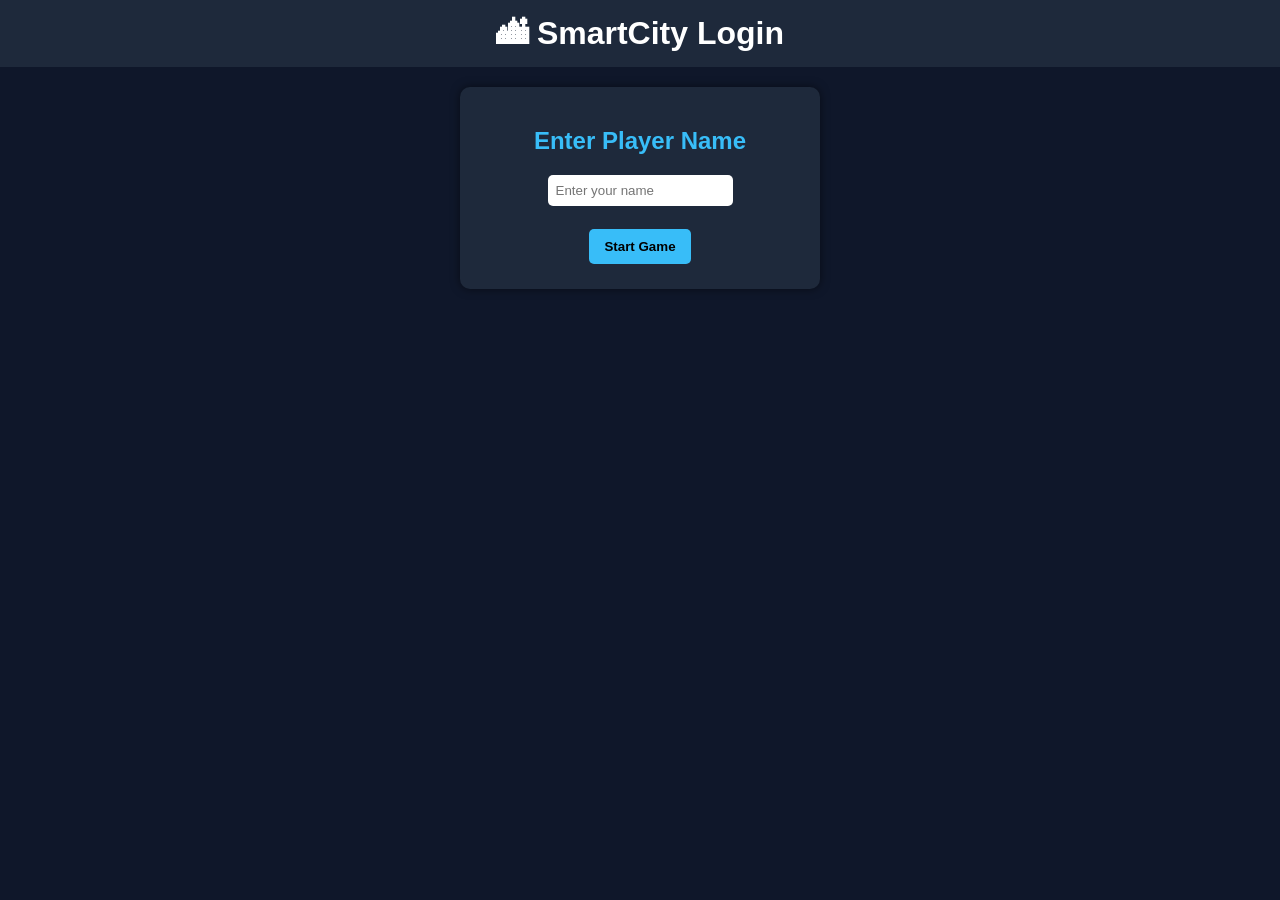
==== login.html @ 24cc6d51 "Added login page and virtual identity using localStorage" ====
<!DOCTYPE html>
<html>
<head>
<title>SmartCity Login</title>
<link rel="stylesheet" href="style.css">
</head>

<body>

<h1>🏙 SmartCity Login</h1>

<div class="dashboard">

<h2>Enter Player Name</h2>

<input type="text" id="playerName" placeholder="Enter your name">

<br><br>

<button onclick="login()">Start Game</button>

</div>

<script>

function login(){

let name = document.getElementById("playerName").value;

if(name === ""){
alert("Please enter your name");
return;
}

localStorage.setItem("playerName", name);

window.location.href = "index.html";

}

</script>

</body>
</html>
---- style.css ----
body{
font-family: Arial, sans-serif;
background-color: #0f172a;
color: white;
text-align: center;
margin: 0;
padding: 0;
}

h1{
background-color: #1e293b;
padding: 15px;
margin: 0;
}

h2{
color: #38bdf8;
}

button{
padding: 10px 15px;
margin: 5px;
border: none;
background-color: #38bdf8;
color: black;
font-weight: bold;
border-radius: 5px;
cursor: pointer;
}

button:hover{
background-color: #0ea5e9;
}

input{
padding: 8px;
border-radius: 5px;
border: none;
}

#progressBar{
background-color: #22c55e;
height: 25px;
width: 0%;
}

.progress-container{
width: 300px;
background-color: #334155;
margin: auto;
}

.dashboard{
background-color:#1e293b;
padding:20px;
margin:20px auto;
width:320px;
border-radius:10px;
box-shadow:0 0 10px rgba(0,0,0,0.5);
}
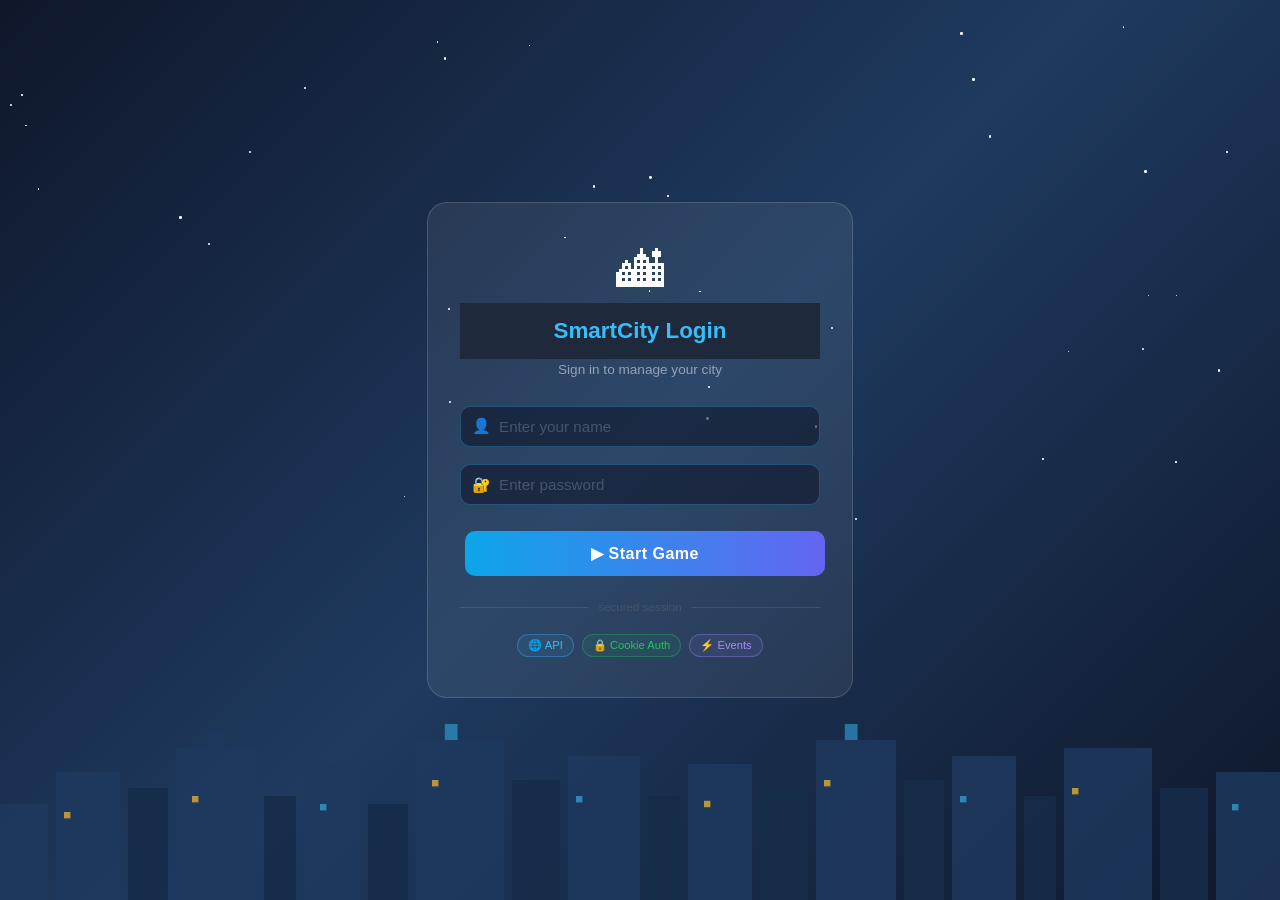
==== commit ec33ed94: "Add cookie auth, session management, colourful login, improved game" ====
--- a/login.html
+++ b/login.html
@@ -1,44 +1,283 @@
 <!DOCTYPE html>
 <html>
+
 <head>
-<title>SmartCity Login</title>
-<link rel="stylesheet" href="style.css">
+    <title>SmartCity Login</title>
+    <link rel="stylesheet" href="style.css">
+    <style>
+        body {
+            margin: 0;
+            padding: 0;
+            min-height: 100vh;
+            background: linear-gradient(135deg, #0f172a 0%, #1e3a5f 50%, #0f172a 100%);
+            display: flex;
+            align-items: center;
+            justify-content: center;
+            font-family: Arial, sans-serif;
+            overflow: hidden;
+        }
+
+        .star {
+            position: fixed;
+            background: white;
+            border-radius: 50%;
+            animation: twinkle 2s infinite alternate;
+        }
+        @keyframes twinkle {
+            from { opacity: 0.2; }
+            to   { opacity: 1; }
+        }
+
+        .skyline {
+            position: fixed;
+            bottom: 0;
+            left: 0;
+            width: 100%;
+            pointer-events: none;
+        }
+
+        .login-card {
+            background: rgba(255, 255, 255, 0.07);
+            border: 1px solid rgba(255, 255, 255, 0.15);
+            border-radius: 20px;
+            padding: 2.5rem 2rem;
+            width: 100%;
+            max-width: 360px;
+            position: relative;
+            z-index: 10;
+            text-align: center;
+        }
+
+        .logo { font-size: 3rem; margin-bottom: 0.3rem; }
+
+        .login-card h1 {
+            font-size: 1.4rem;
+            font-weight: 700;
+            color: #38bdf8;
+            margin: 0 0 0.2rem;
+        }
+
+        .login-card p.subtitle {
+            font-size: 0.85rem;
+            color: #94a3b8;
+            margin: 0 0 1.8rem;
+        }
+
+        .input-wrap {
+            position: relative;
+            margin-bottom: 1.1rem;
+            text-align: left;
+        }
+
+        .input-icon {
+            position: absolute;
+            left: 12px;
+            top: 50%;
+            transform: translateY(-50%);
+            font-size: 15px;
+        }
+
+        .input-wrap input {
+            width: 100%;
+            padding: 11px 12px 11px 38px;
+            border-radius: 10px;
+            border: 1.5px solid rgba(56, 189, 248, 0.3);
+            background: rgba(15, 23, 42, 0.6);
+            color: white;
+            font-size: 0.95rem;
+            outline: none;
+            box-sizing: border-box;
+            transition: border-color 0.2s;
+        }
+
+        .input-wrap input:focus {
+            border-color: #38bdf8;
+            background: rgba(15, 23, 42, 0.9);
+        }
+
+        .input-wrap input::placeholder { color: #475569; }
+
+        .btn-start {
+            width: 100%;
+            padding: 13px;
+            border: none;
+            border-radius: 10px;
+            background: linear-gradient(90deg, #0ea5e9, #6366f1);
+            color: white;
+            font-size: 1rem;
+            font-weight: 700;
+            cursor: pointer;
+            margin-top: 0.5rem;
+            letter-spacing: 0.5px;
+            transition: opacity 0.2s;
+        }
+        .btn-start:hover { opacity: 0.88; }
+
+        .divider {
+            display: flex;
+            align-items: center;
+            gap: 10px;
+            margin: 1.3rem 0;
+        }
+        .divider-line { flex: 1; height: 1px; background: rgba(255,255,255,0.1); }
+        .divider-text { font-size: 0.72rem; color: #475569; }
+
+        .badges { display: flex; justify-content: center; gap: 8px; flex-wrap: wrap; }
+        .badge {
+            font-size: 0.7rem;
+            padding: 4px 10px;
+            border-radius: 20px;
+            border: 1px solid;
+        }
+        .badge-blue   { color: #38bdf8; border-color: rgba(56,189,248,0.35);  background: rgba(56,189,248,0.08); }
+        .badge-green  { color: #22c55e; border-color: rgba(34,197,94,0.35);   background: rgba(34,197,94,0.08); }
+        .badge-purple { color: #a78bfa; border-color: rgba(167,139,250,0.35); background: rgba(167,139,250,0.08); }
+
+        #errorMsg {
+            color: #ef4444;
+            font-size: 0.85rem;
+            margin: 0.5rem 0 0;
+            display: none;
+        }
+    </style>
 </head>
 
 <body>
 
-<h1>🏙 SmartCity Login</h1>
-
-<div class="dashboard">
-
-<h2>Enter Player Name</h2>
-
-<input type="text" id="playerName" placeholder="Enter your name">
-
-<br><br>
-
-<button onclick="login()">Start Game</button>
-
-</div>
-
-<script>
-
-function login(){
-
-let name = document.getElementById("playerName").value;
-
-if(name === ""){
-alert("Please enter your name");
-return;
-}
-
-localStorage.setItem("playerName", name);
-
-window.location.href = "index.html";
-
-}
-
-</script>
+    <svg class="skyline" viewBox="0 0 800 120"
+         xmlns="http://www.w3.org/2000/svg" preserveAspectRatio="none">
+        <rect x="0"   y="60" width="30"  height="60"  fill="#1e3a5f" opacity="0.8"/>
+        <rect x="35"  y="40" width="40"  height="80"  fill="#1e3a5f" opacity="0.8"/>
+        <rect x="80"  y="50" width="25"  height="70"  fill="#162d4a" opacity="0.9"/>
+        <rect x="110" y="25" width="50"  height="95"  fill="#1e3a5f" opacity="0.8"/>
+        <rect x="130" y="15" width="10"  height="10"  fill="#1e3a5f" opacity="0.8"/>
+        <rect x="165" y="55" width="20"  height="65"  fill="#162d4a" opacity="0.9"/>
+        <rect x="190" y="35" width="35"  height="85"  fill="#1e3a5f" opacity="0.8"/>
+        <rect x="230" y="60" width="25"  height="60"  fill="#162d4a" opacity="0.9"/>
+        <rect x="260" y="20" width="55"  height="100" fill="#1e3a5f" opacity="0.8"/>
+        <rect x="278" y="10" width="8"   height="10"  fill="#38bdf8" opacity="0.5"/>
+        <rect x="320" y="45" width="30"  height="75"  fill="#162d4a" opacity="0.9"/>
+        <rect x="355" y="30" width="45"  height="90"  fill="#1e3a5f" opacity="0.8"/>
+        <rect x="405" y="55" width="20"  height="65"  fill="#162d4a" opacity="0.9"/>
+        <rect x="430" y="35" width="40"  height="85"  fill="#1e3a5f" opacity="0.8"/>
+        <rect x="475" y="50" width="30"  height="70"  fill="#162d4a" opacity="0.9"/>
+        <rect x="510" y="20" width="50"  height="100" fill="#1e3a5f" opacity="0.8"/>
+        <rect x="528" y="10" width="8"   height="10"  fill="#38bdf8" opacity="0.5"/>
+        <rect x="565" y="45" width="25"  height="75"  fill="#162d4a" opacity="0.9"/>
+        <rect x="595" y="30" width="40"  height="90"  fill="#1e3a5f" opacity="0.8"/>
+        <rect x="640" y="55" width="20"  height="65"  fill="#162d4a" opacity="0.9"/>
+        <rect x="665" y="25" width="55"  height="95"  fill="#1e3a5f" opacity="0.8"/>
+        <rect x="725" y="50" width="30"  height="70"  fill="#162d4a" opacity="0.9"/>
+        <rect x="760" y="40" width="40"  height="80"  fill="#1e3a5f" opacity="0.8"/>
+        <rect x="40"  y="65" width="4" height="4" fill="#fbbf24" opacity="0.7"/>
+        <rect x="120" y="55" width="4" height="4" fill="#fbbf24" opacity="0.7"/>
+        <rect x="200" y="60" width="4" height="4" fill="#38bdf8" opacity="0.6"/>
+        <rect x="270" y="45" width="4" height="4" fill="#fbbf24" opacity="0.7"/>
+        <rect x="360" y="55" width="4" height="4" fill="#38bdf8" opacity="0.6"/>
+        <rect x="440" y="58" width="4" height="4" fill="#fbbf24" opacity="0.7"/>
+        <rect x="515" y="45" width="4" height="4" fill="#fbbf24" opacity="0.7"/>
+        <rect x="600" y="55" width="4" height="4" fill="#38bdf8" opacity="0.6"/>
+        <rect x="670" y="50" width="4" height="4" fill="#fbbf24" opacity="0.7"/>
+        <rect x="770" y="60" width="4" height="4" fill="#38bdf8" opacity="0.6"/>
+    </svg>
+
+    <div class="login-card">
+
+        <div class="logo">🏙</div>
+        <h1>SmartCity Login</h1>
+        <p class="subtitle">Sign in to manage your city</p>
+
+        <div class="input-wrap">
+            <span class="input-icon">👤</span>
+            <input type="text" id="playerName" placeholder="Enter your name" />
+        </div>
+
+        <div class="input-wrap">
+            <span class="input-icon">🔐</span>
+            <input type="password" id="playerPassword" placeholder="Enter password" />
+        </div>
+
+        <p id="errorMsg">❌ Name and password are required!</p>
+
+        <button class="btn-start" onclick="login()">▶ Start Game</button>
+
+        <div class="divider">
+            <div class="divider-line"></div>
+            <div class="divider-text">secured session</div>
+            <div class="divider-line"></div>
+        </div>
+
+        <div class="badges">
+            <span class="badge badge-blue">🌐 API</span>
+            <span class="badge badge-green">🔒 Cookie Auth</span>
+            <span class="badge badge-purple">⚡ Events</span>
+        </div>
+
+    </div>
+
+    <script>
+
+        // ── THEME: VIRTUAL IDENTITY ──────────────────────────────────────
+        // Using localStorage and sessionStorage to manage player identity.
+        // In a real web application this would use server-side cookies,
+        // but for local file demonstration we use Web Storage API.
+        // Reference: MDN Web Docs - Web Storage API
+        // https://developer.mozilla.org/en-US/docs/Web/API/Web_Storage_API
+
+        // Generate twinkling stars
+        for (let i = 0; i < 40; i++) {
+            let star = document.createElement("div");
+            star.className = "star";
+            star.style.width  = (Math.random() * 2 + 1) + "px";
+            star.style.height = star.style.width;
+            star.style.top    = (Math.random() * 60) + "%";
+            star.style.left   = (Math.random() * 100) + "%";
+            star.style.animationDuration = (Math.random() * 2 + 1.5) + "s";
+            star.style.animationDelay    = (Math.random() * 2) + "s";
+            document.body.appendChild(star);
+        }
+
+        // If already logged in, skip login page
+        if (localStorage.getItem("authenticated") === "true") {
+            window.location.href = "index.html";
+        }
+
+        // ── Login Function ───────────────────────────────────────────────
+        function login() {
+
+            let name     = document.getElementById("playerName").value.trim();
+            let password = document.getElementById("playerPassword").value.trim();
+
+            // Validate both fields are filled
+            if (name === "" || password === "") {
+                document.getElementById("errorMsg").style.display = "block";
+                return;
+            }
+
+            document.getElementById("errorMsg").style.display = "none";
+
+            // Store virtual identity in localStorage
+            localStorage.setItem("playerName", name);
+            localStorage.setItem("authenticated", "true");
+
+            // Store encoded password in sessionStorage
+            // Reference: MDN sessionStorage
+            // https://developer.mozilla.org/en-US/docs/Web/API/Window/sessionStorage
+            sessionStorage.setItem("playerPassword", btoa(password));
+
+            // Redirect to main game page
+            window.location.href = "index.html";
+        }
+
+        // ── THEME: EVENT-DRIVEN PROGRAMMING ─────────────────────────────
+        // Enter key event listener triggers login function
+        document.addEventListener("keydown", function(event) {
+            if (event.key === "Enter") {
+                login();
+            }
+        });
+
+    </script>
 
 </body>
 </html>
--- a/style.css
+++ b/style.css
@@ -1,60 +1,60 @@
-body{
-font-family: Arial, sans-serif;
-background-color: #0f172a;
-color: white;
-text-align: center;
-margin: 0;
-padding: 0;
+body {
+    font-family: Arial, sans-serif;
+    background-color: #0f172a;
+    color: white;
+    text-align: center;
+    margin: 0;
+    padding: 0;
 }
 
-h1{
-background-color: #1e293b;
-padding: 15px;
-margin: 0;
+h1 {
+    background-color: #1e293b;
+    padding: 15px;
+    margin: 0;
 }
 
-h2{
-color: #38bdf8;
+h2 {
+    color: #38bdf8;
 }
 
-button{
-padding: 10px 15px;
-margin: 5px;
-border: none;
-background-color: #38bdf8;
-color: black;
-font-weight: bold;
-border-radius: 5px;
-cursor: pointer;
+button {
+    padding: 10px 15px;
+    margin: 5px;
+    border: none;
+    background-color: #38bdf8;
+    color: black;
+    font-weight: bold;
+    border-radius: 5px;
+    cursor: pointer;
 }
 
-button:hover{
-background-color: #0ea5e9;
+button:hover {
+    background-color: #0ea5e9;
 }
 
-input{
-padding: 8px;
-border-radius: 5px;
-border: none;
+input {
+    padding: 8px;
+    border-radius: 5px;
+    border: none;
 }
 
-#progressBar{
-background-color: #22c55e;
-height: 25px;
-width: 0%;
+#progressBar {
+    background-color: #22c55e;
+    height: 25px;
+    width: 0%;
 }
 
-.progress-container{
-width: 300px;
-background-color: #334155;
-margin: auto;
+.progress-container {
+    width: 300px;
+    background-color: #334155;
+    margin: auto;
 }
 
-.dashboard{
-background-color:#1e293b;
-padding:20px;
-margin:20px auto;
-width:320px;
-border-radius:10px;
-box-shadow:0 0 10px rgba(0,0,0,0.5);
+.dashboard {
+    background-color: #1e293b;
+    padding: 20px;
+    margin: 20px auto;
+    width: 320px;
+    border-radius: 10px;
+    box-shadow: 0 0 10px rgba(0, 0, 0, 0.5);
 }
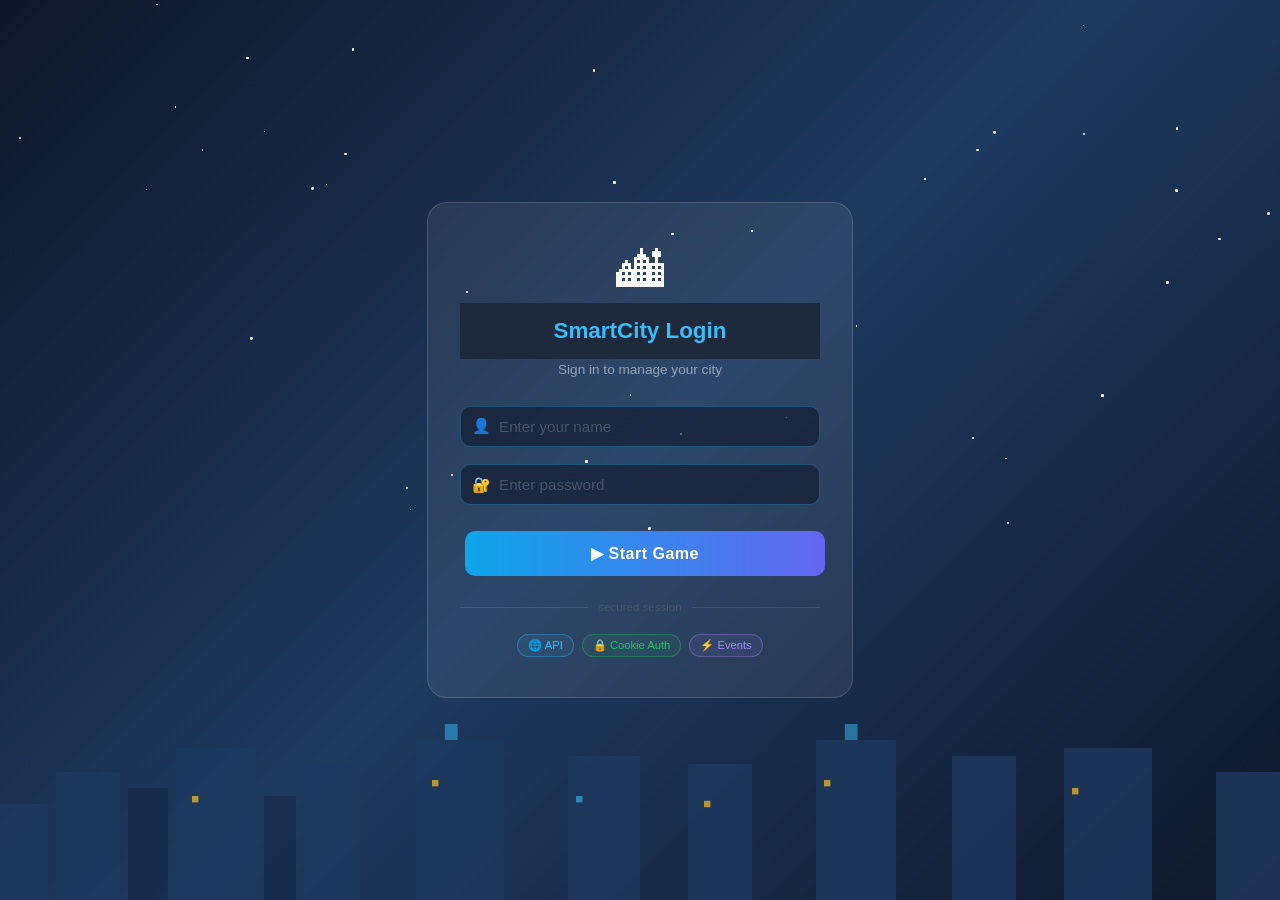
==== commit 4801ca5c: "Add leaderboard, countdown timer, colourful login" ====
--- a/login.html
+++ b/login.html
@@ -1,6 +1,5 @@
 <!DOCTYPE html>
 <html>
-
 <head>
     <title>SmartCity Login</title>
     <link rel="stylesheet" href="style.css">
@@ -16,7 +15,6 @@
             font-family: Arial, sans-serif;
             overflow: hidden;
         }
-
         .star {
             position: fixed;
             background: white;
@@ -27,7 +25,6 @@
             from { opacity: 0.2; }
             to   { opacity: 1; }
         }
-
         .skyline {
             position: fixed;
             bottom: 0;
@@ -35,7 +32,6 @@
             width: 100%;
             pointer-events: none;
         }
-
         .login-card {
             background: rgba(255, 255, 255, 0.07);
             border: 1px solid rgba(255, 255, 255, 0.15);
@@ -47,28 +43,23 @@
             z-index: 10;
             text-align: center;
         }
-
         .logo { font-size: 3rem; margin-bottom: 0.3rem; }
-
         .login-card h1 {
             font-size: 1.4rem;
             font-weight: 700;
             color: #38bdf8;
             margin: 0 0 0.2rem;
         }
-
         .login-card p.subtitle {
             font-size: 0.85rem;
             color: #94a3b8;
             margin: 0 0 1.8rem;
         }
-
         .input-wrap {
             position: relative;
             margin-bottom: 1.1rem;
             text-align: left;
         }
-
         .input-icon {
             position: absolute;
             left: 12px;
@@ -76,7 +67,6 @@
             transform: translateY(-50%);
             font-size: 15px;
         }
-
         .input-wrap input {
             width: 100%;
             padding: 11px 12px 11px 38px;
@@ -89,14 +79,11 @@
             box-sizing: border-box;
             transition: border-color 0.2s;
         }
-
         .input-wrap input:focus {
             border-color: #38bdf8;
             background: rgba(15, 23, 42, 0.9);
         }
-
         .input-wrap input::placeholder { color: #475569; }
-
         .btn-start {
             width: 100%;
             padding: 13px;
@@ -112,7 +99,6 @@
             transition: opacity 0.2s;
         }
         .btn-start:hover { opacity: 0.88; }
-
         .divider {
             display: flex;
             align-items: center;
@@ -121,7 +107,6 @@
         }
         .divider-line { flex: 1; height: 1px; background: rgba(255,255,255,0.1); }
         .divider-text { font-size: 0.72rem; color: #475569; }
-
         .badges { display: flex; justify-content: center; gap: 8px; flex-wrap: wrap; }
         .badge {
             font-size: 0.7rem;
@@ -132,7 +117,6 @@
         .badge-blue   { color: #38bdf8; border-color: rgba(56,189,248,0.35);  background: rgba(56,189,248,0.08); }
         .badge-green  { color: #22c55e; border-color: rgba(34,197,94,0.35);   background: rgba(34,197,94,0.08); }
         .badge-purple { color: #a78bfa; border-color: rgba(167,139,250,0.35); background: rgba(167,139,250,0.08); }
-
         #errorMsg {
             color: #ef4444;
             font-size: 0.85rem;
@@ -141,48 +125,33 @@
         }
     </style>
 </head>
-
 <body>
 
-    <svg class="skyline" viewBox="0 0 800 120"
-         xmlns="http://www.w3.org/2000/svg" preserveAspectRatio="none">
+    <svg class="skyline" viewBox="0 0 800 120" xmlns="http://www.w3.org/2000/svg" preserveAspectRatio="none">
         <rect x="0"   y="60" width="30"  height="60"  fill="#1e3a5f" opacity="0.8"/>
         <rect x="35"  y="40" width="40"  height="80"  fill="#1e3a5f" opacity="0.8"/>
         <rect x="80"  y="50" width="25"  height="70"  fill="#162d4a" opacity="0.9"/>
         <rect x="110" y="25" width="50"  height="95"  fill="#1e3a5f" opacity="0.8"/>
-        <rect x="130" y="15" width="10"  height="10"  fill="#1e3a5f" opacity="0.8"/>
         <rect x="165" y="55" width="20"  height="65"  fill="#162d4a" opacity="0.9"/>
         <rect x="190" y="35" width="35"  height="85"  fill="#1e3a5f" opacity="0.8"/>
-        <rect x="230" y="60" width="25"  height="60"  fill="#162d4a" opacity="0.9"/>
         <rect x="260" y="20" width="55"  height="100" fill="#1e3a5f" opacity="0.8"/>
         <rect x="278" y="10" width="8"   height="10"  fill="#38bdf8" opacity="0.5"/>
-        <rect x="320" y="45" width="30"  height="75"  fill="#162d4a" opacity="0.9"/>
         <rect x="355" y="30" width="45"  height="90"  fill="#1e3a5f" opacity="0.8"/>
-        <rect x="405" y="55" width="20"  height="65"  fill="#162d4a" opacity="0.9"/>
         <rect x="430" y="35" width="40"  height="85"  fill="#1e3a5f" opacity="0.8"/>
-        <rect x="475" y="50" width="30"  height="70"  fill="#162d4a" opacity="0.9"/>
         <rect x="510" y="20" width="50"  height="100" fill="#1e3a5f" opacity="0.8"/>
         <rect x="528" y="10" width="8"   height="10"  fill="#38bdf8" opacity="0.5"/>
-        <rect x="565" y="45" width="25"  height="75"  fill="#162d4a" opacity="0.9"/>
         <rect x="595" y="30" width="40"  height="90"  fill="#1e3a5f" opacity="0.8"/>
-        <rect x="640" y="55" width="20"  height="65"  fill="#162d4a" opacity="0.9"/>
         <rect x="665" y="25" width="55"  height="95"  fill="#1e3a5f" opacity="0.8"/>
-        <rect x="725" y="50" width="30"  height="70"  fill="#162d4a" opacity="0.9"/>
         <rect x="760" y="40" width="40"  height="80"  fill="#1e3a5f" opacity="0.8"/>
-        <rect x="40"  y="65" width="4" height="4" fill="#fbbf24" opacity="0.7"/>
         <rect x="120" y="55" width="4" height="4" fill="#fbbf24" opacity="0.7"/>
-        <rect x="200" y="60" width="4" height="4" fill="#38bdf8" opacity="0.6"/>
         <rect x="270" y="45" width="4" height="4" fill="#fbbf24" opacity="0.7"/>
         <rect x="360" y="55" width="4" height="4" fill="#38bdf8" opacity="0.6"/>
         <rect x="440" y="58" width="4" height="4" fill="#fbbf24" opacity="0.7"/>
         <rect x="515" y="45" width="4" height="4" fill="#fbbf24" opacity="0.7"/>
-        <rect x="600" y="55" width="4" height="4" fill="#38bdf8" opacity="0.6"/>
         <rect x="670" y="50" width="4" height="4" fill="#fbbf24" opacity="0.7"/>
-        <rect x="770" y="60" width="4" height="4" fill="#38bdf8" opacity="0.6"/>
     </svg>
 
     <div class="login-card">
-
         <div class="logo">🏙</div>
         <h1>SmartCity Login</h1>
         <p class="subtitle">Sign in to manage your city</p>
@@ -212,15 +181,11 @@
             <span class="badge badge-green">🔒 Cookie Auth</span>
             <span class="badge badge-purple">⚡ Events</span>
         </div>
-
     </div>
 
     <script>
-
         // ── THEME: VIRTUAL IDENTITY ──────────────────────────────────────
-        // Using localStorage and sessionStorage to manage player identity.
-        // In a real web application this would use server-side cookies,
-        // but for local file demonstration we use Web Storage API.
+        // Using localStorage and sessionStorage for player authentication
         // Reference: MDN Web Docs - Web Storage API
         // https://developer.mozilla.org/en-US/docs/Web/API/Web_Storage_API
 
@@ -237,18 +202,15 @@
             document.body.appendChild(star);
         }
 
-        // If already logged in, skip login page
+        // If already logged in, go straight to leaderboard
         if (localStorage.getItem("authenticated") === "true") {
-            window.location.href = "index.html";
-        }
-
-        // ── Login Function ───────────────────────────────────────────────
+            window.location.href = "leaderboard.html";
+        }
+
         function login() {
-
             let name     = document.getElementById("playerName").value.trim();
             let password = document.getElementById("playerPassword").value.trim();
 
-            // Validate both fields are filled
             if (name === "" || password === "") {
                 document.getElementById("errorMsg").style.display = "block";
                 return;
@@ -256,28 +218,20 @@
 
             document.getElementById("errorMsg").style.display = "none";
 
-            // Store virtual identity in localStorage
+            // Store virtual identity
             localStorage.setItem("playerName", name);
             localStorage.setItem("authenticated", "true");
-
-            // Store encoded password in sessionStorage
-            // Reference: MDN sessionStorage
-            // https://developer.mozilla.org/en-US/docs/Web/API/Window/sessionStorage
             sessionStorage.setItem("playerPassword", btoa(password));
 
-            // Redirect to main game page
-            window.location.href = "index.html";
+            // ✅ Redirect to leaderboard after login
+            window.location.href = "leaderboard.html";
         }
 
         // ── THEME: EVENT-DRIVEN PROGRAMMING ─────────────────────────────
-        // Enter key event listener triggers login function
+        // Enter key event triggers login
         document.addEventListener("keydown", function(event) {
-            if (event.key === "Enter") {
-                login();
-            }
+            if (event.key === "Enter") { login(); }
         });
-
     </script>
-
 </body>
 </html>
--- a/style.css
+++ b/style.css
@@ -57,4 +57,23 @@
     width: 320px;
     border-radius: 10px;
     box-shadow: 0 0 10px rgba(0, 0, 0, 0.5);
+}
+
+/* ── Added: Centre the puzzle section ── */
+#puzzleImage {
+    display: block;
+    margin: 10px auto;
+}
+
+#answer {
+    display: block;
+    margin: 10px auto;
+}
+
+#feedbackMsg {
+    text-align: center;
+}
+
+#loadingText {
+    text-align: center;
 }
